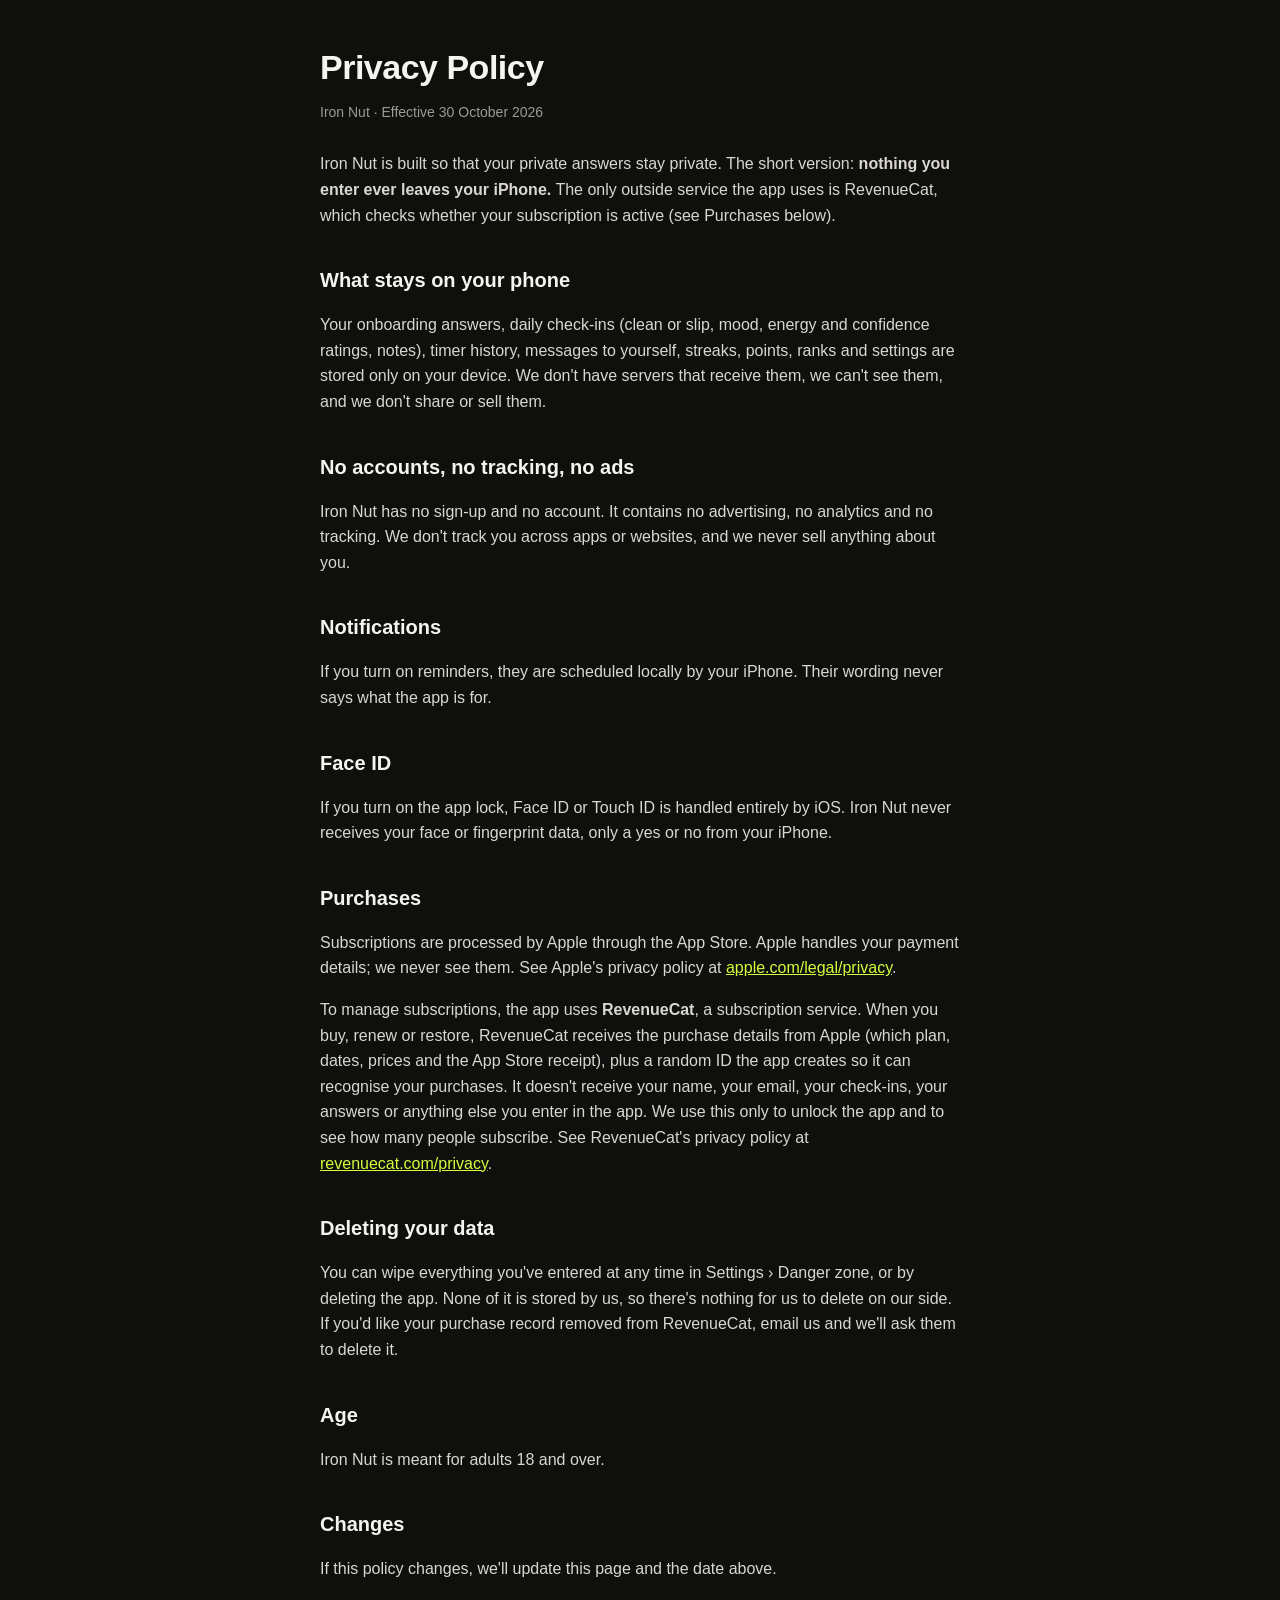
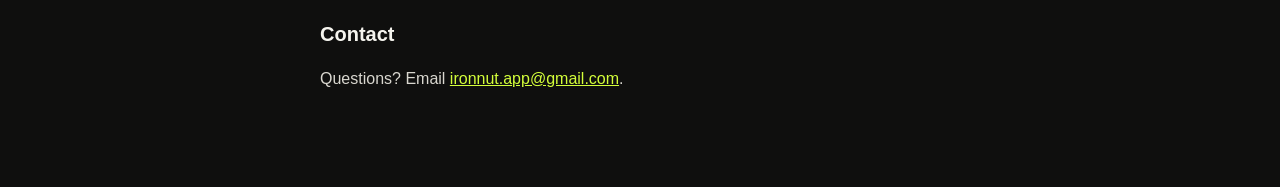
==== privacy.html @ 2d563a24 "Iron Nut: privacy policy, terms of use and support page Co-Authored-By: Claude Opus 5.5 <noreply@ant" ====
<!doctype html>
<html lang="en"><head><meta charset="utf-8"><meta name="viewport" content="width=device-width, initial-scale=1">
<title>Iron Nut Privacy Policy</title><link rel="stylesheet" href="style.css"></head>
<body><main>
<h1>Privacy Policy</h1>
<p class="meta">Iron Nut · Effective 30 October 2026</p>

<p>Iron Nut is built so that your private answers stay private. The short version: <strong>nothing you enter ever leaves your iPhone.</strong> The only outside service the app uses is RevenueCat, which checks whether your subscription is active (see Purchases below).</p>

<h2>What stays on your phone</h2>
<p>Your onboarding answers, daily check-ins (clean or slip, mood, energy and confidence ratings, notes), timer history, messages to yourself, streaks, points, ranks and settings are stored only on your device. We don't have servers that receive them, we can't see them, and we don't share or sell them.</p>

<h2>No accounts, no tracking, no ads</h2>
<p>Iron Nut has no sign-up and no account. It contains no advertising, no analytics and no tracking. We don't track you across apps or websites, and we never sell anything about you.</p>

<h2>Notifications</h2>
<p>If you turn on reminders, they are scheduled locally by your iPhone. Their wording never says what the app is for.</p>

<h2>Face ID</h2>
<p>If you turn on the app lock, Face ID or Touch ID is handled entirely by iOS. Iron Nut never receives your face or fingerprint data, only a yes or no from your iPhone.</p>

<h2>Purchases</h2>
<p>Subscriptions are processed by Apple through the App Store. Apple handles your payment details; we never see them. See Apple's privacy policy at <a href="https://www.apple.com/legal/privacy/">apple.com/legal/privacy</a>.</p>
<p>To manage subscriptions, the app uses <strong>RevenueCat</strong>, a subscription service. When you buy, renew or restore, RevenueCat receives the purchase details from Apple (which plan, dates, prices and the App Store receipt), plus a random ID the app creates so it can recognise your purchases. It doesn't receive your name, your email, your check-ins, your answers or anything else you enter in the app. We use this only to unlock the app and to see how many people subscribe. See RevenueCat's privacy policy at <a href="https://www.revenuecat.com/privacy">revenuecat.com/privacy</a>.</p>

<h2>Deleting your data</h2>
<p>You can wipe everything you've entered at any time in Settings › Danger zone, or by deleting the app. None of it is stored by us, so there's nothing for us to delete on our side. If you'd like your purchase record removed from RevenueCat, email us and we'll ask them to delete it.</p>

<h2>Age</h2>
<p>Iron Nut is meant for adults 18 and over.</p>

<h2>Changes</h2>
<p>If this policy changes, we'll update this page and the date above.</p>

<h2>Contact</h2>
<p>Questions? Email <a href="mailto:ironnut.app@gmail.com">ironnut.app@gmail.com</a>.</p>
</main></body></html>
---- style.css ----
:root { color-scheme: dark; --bg: #0F0F0E; --text: #F5F4EE; --muted: #9C9A92; --line: #34332F; --lime: #D4FF3A; }
* { box-sizing: border-box; }
body { margin: 0; background: var(--bg); color: var(--text); font: 16px/1.6 -apple-system, BlinkMacSystemFont, "Segoe UI", Roboto, sans-serif; }
main { max-width: 680px; margin: 0 auto; padding: 48px max(20px, env(safe-area-inset-left)) 80px; }
h1 { font-size: 34px; line-height: 1.15; letter-spacing: -0.5px; margin: 0 0 6px; }
h2 { font-size: 20px; margin: 36px 0 8px; }
p, li { color: #D9D7CF; }
.meta { color: var(--muted); font-size: 14px; margin-bottom: 28px; }
.note { border: 1px solid var(--line); border-radius: 16px; padding: 14px 16px; color: var(--muted); font-size: 14px; }
a { color: var(--lime); }
ul { padding-left: 20px; }
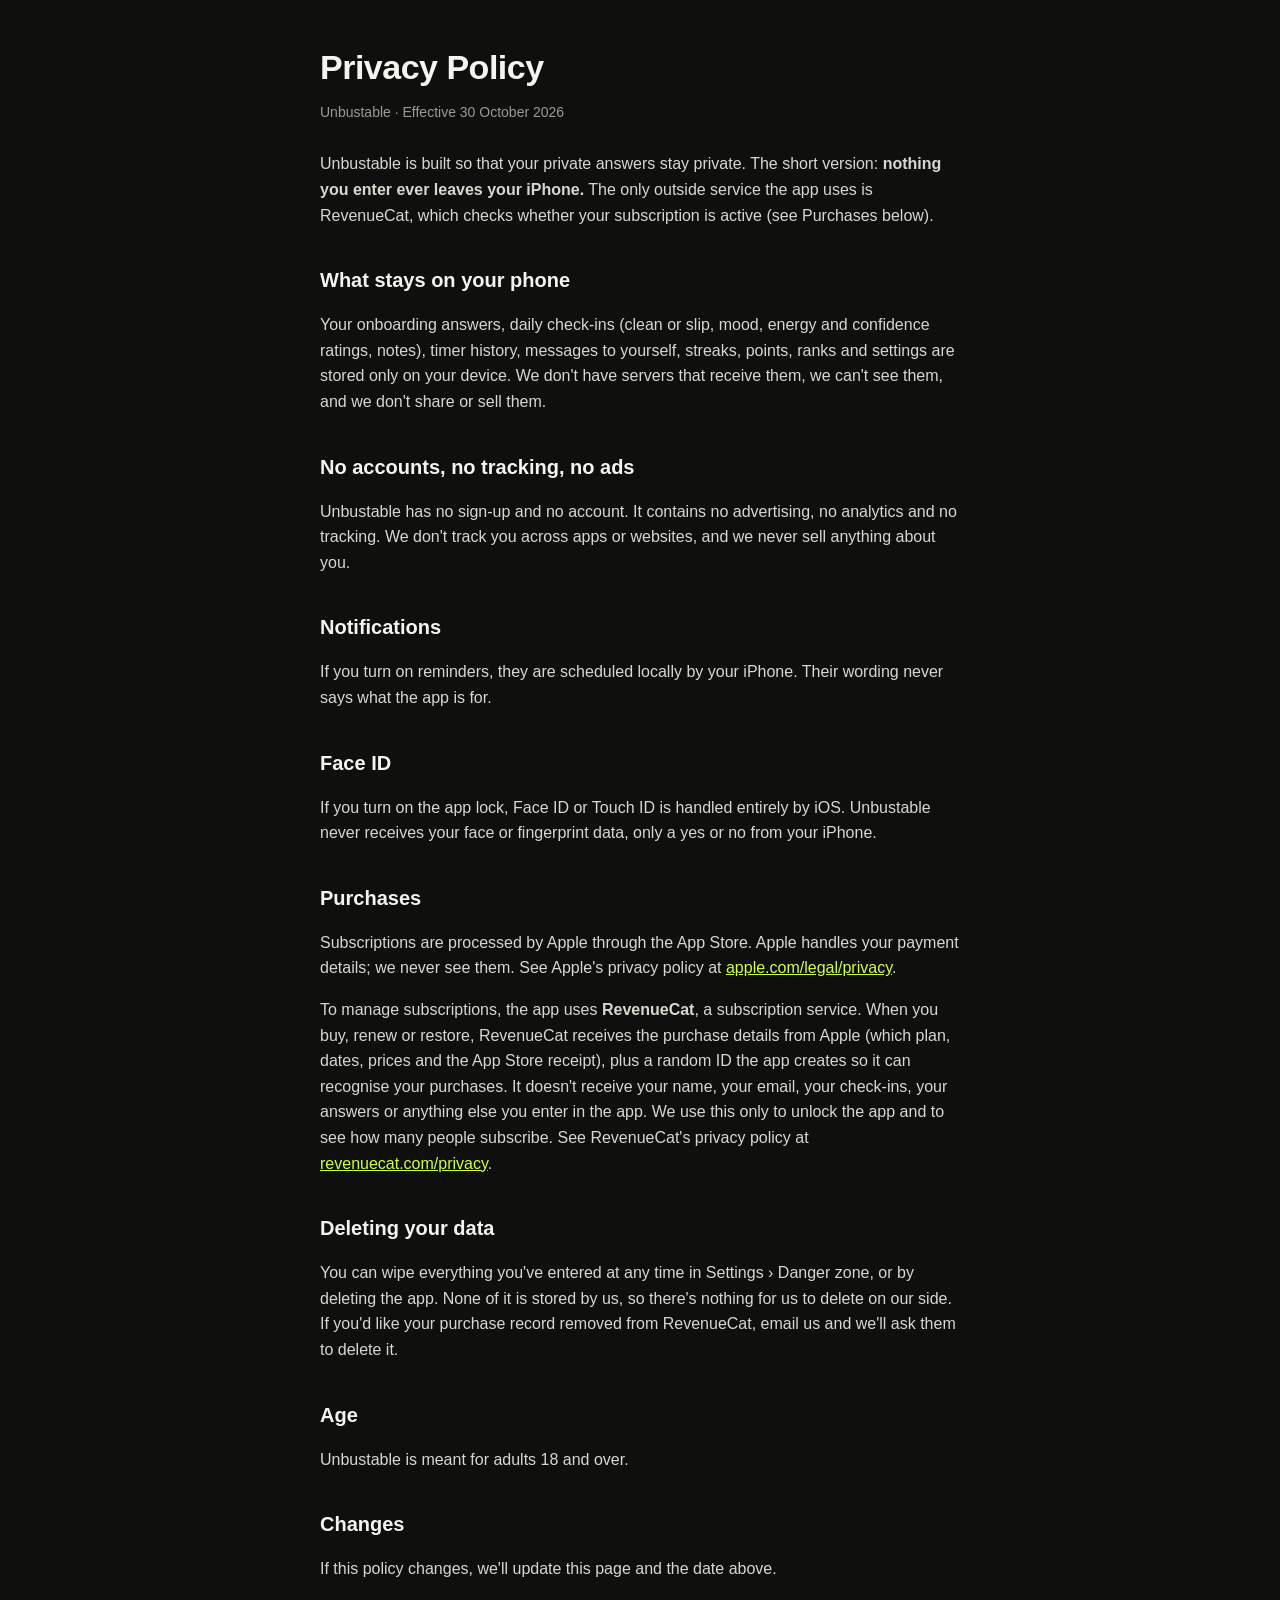
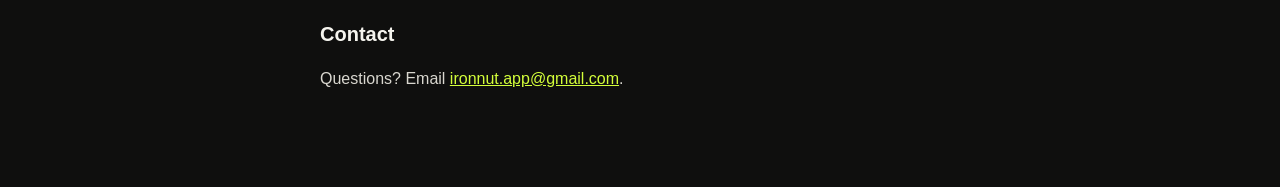
==== commit ab702f5b: "Rename the app to Unbustable Co-Authored-By: Claude Opus 5.5 <noreply@anthropic.com> Claude-Session:" ====
--- a/privacy.html
+++ b/privacy.html
@@ -1,23 +1,23 @@
 <!doctype html>
 <html lang="en"><head><meta charset="utf-8"><meta name="viewport" content="width=device-width, initial-scale=1">
-<title>Iron Nut Privacy Policy</title><link rel="stylesheet" href="style.css"></head>
+<title>Unbustable Privacy Policy</title><link rel="stylesheet" href="style.css"></head>
 <body><main>
 <h1>Privacy Policy</h1>
-<p class="meta">Iron Nut · Effective 30 October 2026</p>
+<p class="meta">Unbustable · Effective 30 October 2026</p>
 
-<p>Iron Nut is built so that your private answers stay private. The short version: <strong>nothing you enter ever leaves your iPhone.</strong> The only outside service the app uses is RevenueCat, which checks whether your subscription is active (see Purchases below).</p>
+<p>Unbustable is built so that your private answers stay private. The short version: <strong>nothing you enter ever leaves your iPhone.</strong> The only outside service the app uses is RevenueCat, which checks whether your subscription is active (see Purchases below).</p>
 
 <h2>What stays on your phone</h2>
 <p>Your onboarding answers, daily check-ins (clean or slip, mood, energy and confidence ratings, notes), timer history, messages to yourself, streaks, points, ranks and settings are stored only on your device. We don't have servers that receive them, we can't see them, and we don't share or sell them.</p>
 
 <h2>No accounts, no tracking, no ads</h2>
-<p>Iron Nut has no sign-up and no account. It contains no advertising, no analytics and no tracking. We don't track you across apps or websites, and we never sell anything about you.</p>
+<p>Unbustable has no sign-up and no account. It contains no advertising, no analytics and no tracking. We don't track you across apps or websites, and we never sell anything about you.</p>
 
 <h2>Notifications</h2>
 <p>If you turn on reminders, they are scheduled locally by your iPhone. Their wording never says what the app is for.</p>
 
 <h2>Face ID</h2>
-<p>If you turn on the app lock, Face ID or Touch ID is handled entirely by iOS. Iron Nut never receives your face or fingerprint data, only a yes or no from your iPhone.</p>
+<p>If you turn on the app lock, Face ID or Touch ID is handled entirely by iOS. Unbustable never receives your face or fingerprint data, only a yes or no from your iPhone.</p>
 
 <h2>Purchases</h2>
 <p>Subscriptions are processed by Apple through the App Store. Apple handles your payment details; we never see them. See Apple's privacy policy at <a href="https://www.apple.com/legal/privacy/">apple.com/legal/privacy</a>.</p>
@@ -27,7 +27,7 @@
 <p>You can wipe everything you've entered at any time in Settings › Danger zone, or by deleting the app. None of it is stored by us, so there's nothing for us to delete on our side. If you'd like your purchase record removed from RevenueCat, email us and we'll ask them to delete it.</p>
 
 <h2>Age</h2>
-<p>Iron Nut is meant for adults 18 and over.</p>
+<p>Unbustable is meant for adults 18 and over.</p>
 
 <h2>Changes</h2>
 <p>If this policy changes, we'll update this page and the date above.</p>
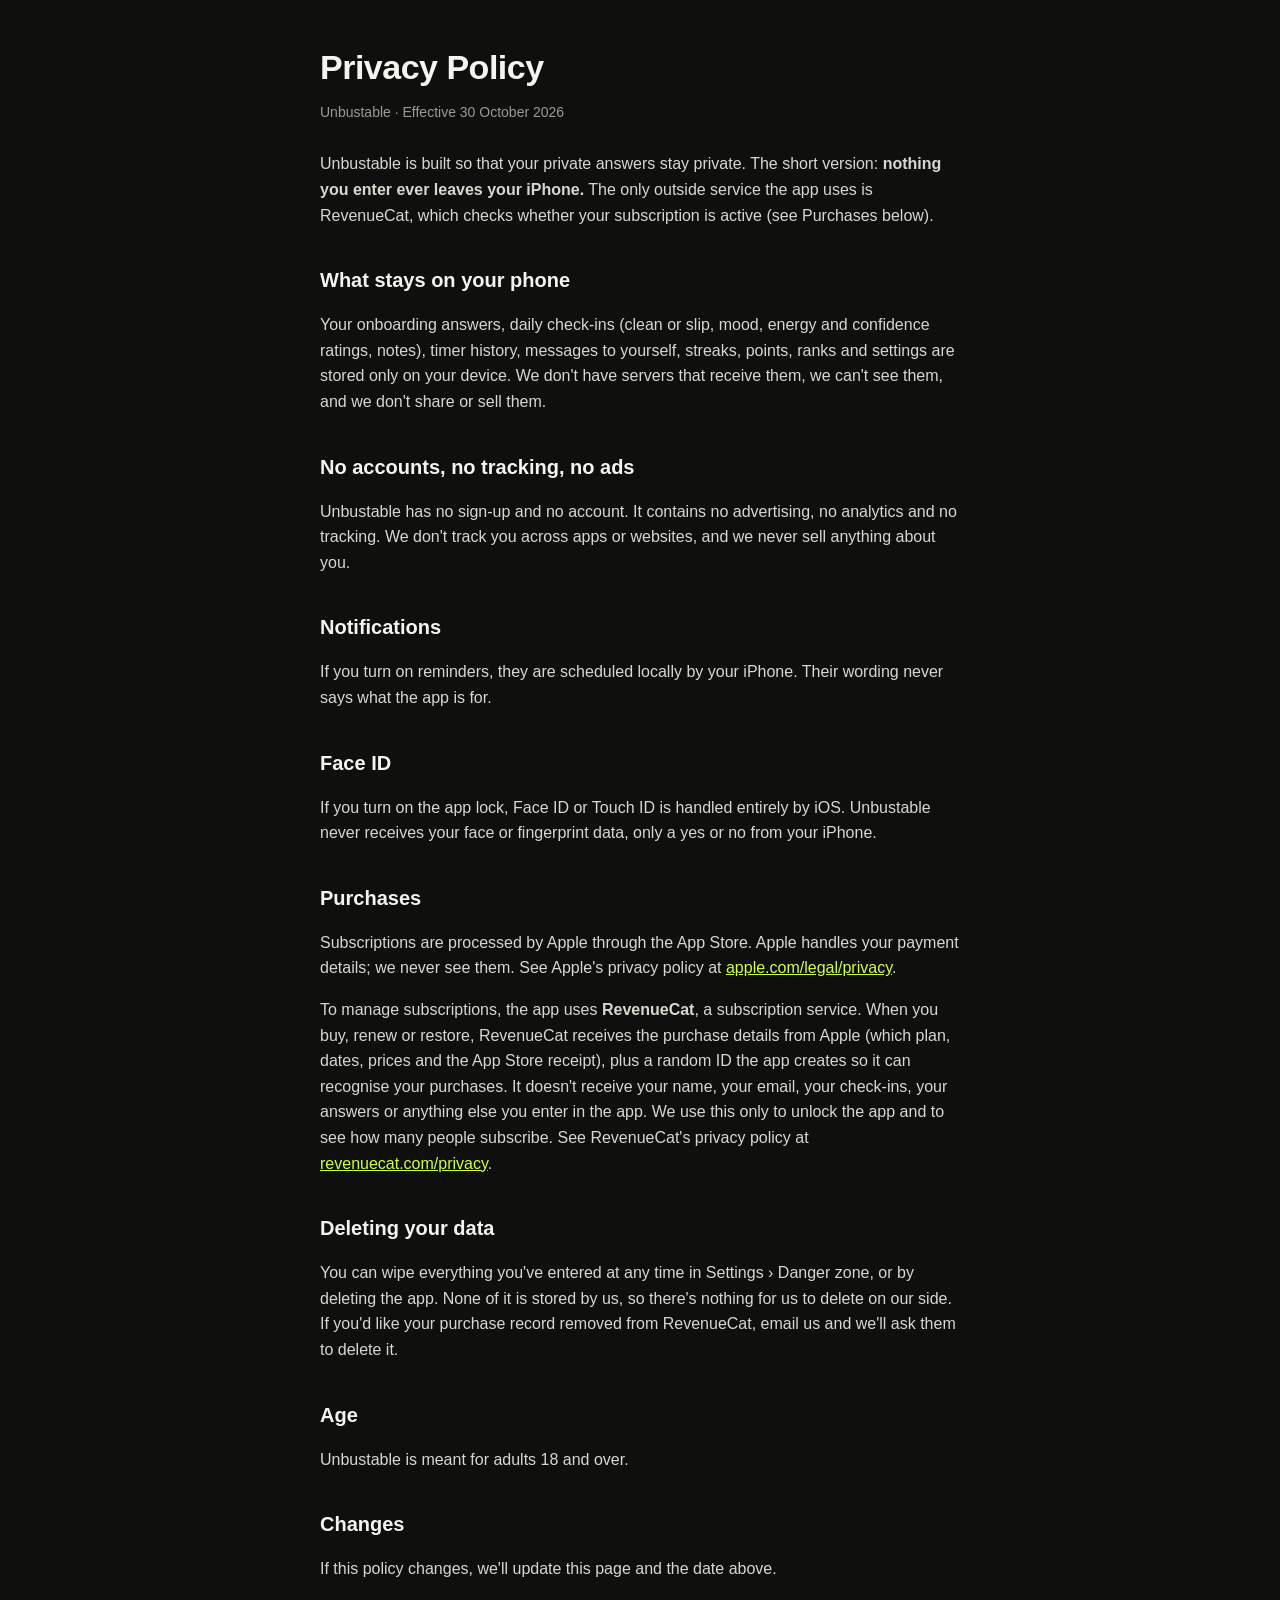
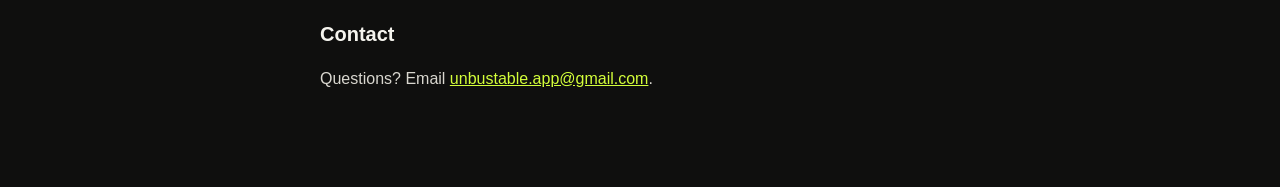
==== commit 05dbbacd: "Support email: unbustable.app@gmail.com Co-Authored-By: Claude Opus 5.5 <noreply@anthropic.com> Clau" ====
--- a/privacy.html
+++ b/privacy.html
@@ -33,5 +33,5 @@
 <p>If this policy changes, we'll update this page and the date above.</p>
 
 <h2>Contact</h2>
-<p>Questions? Email <a href="mailto:ironnut.app@gmail.com">ironnut.app@gmail.com</a>.</p>
+<p>Questions? Email <a href="mailto:unbustable.app@gmail.com">unbustable.app@gmail.com</a>.</p>
 </main></body></html>
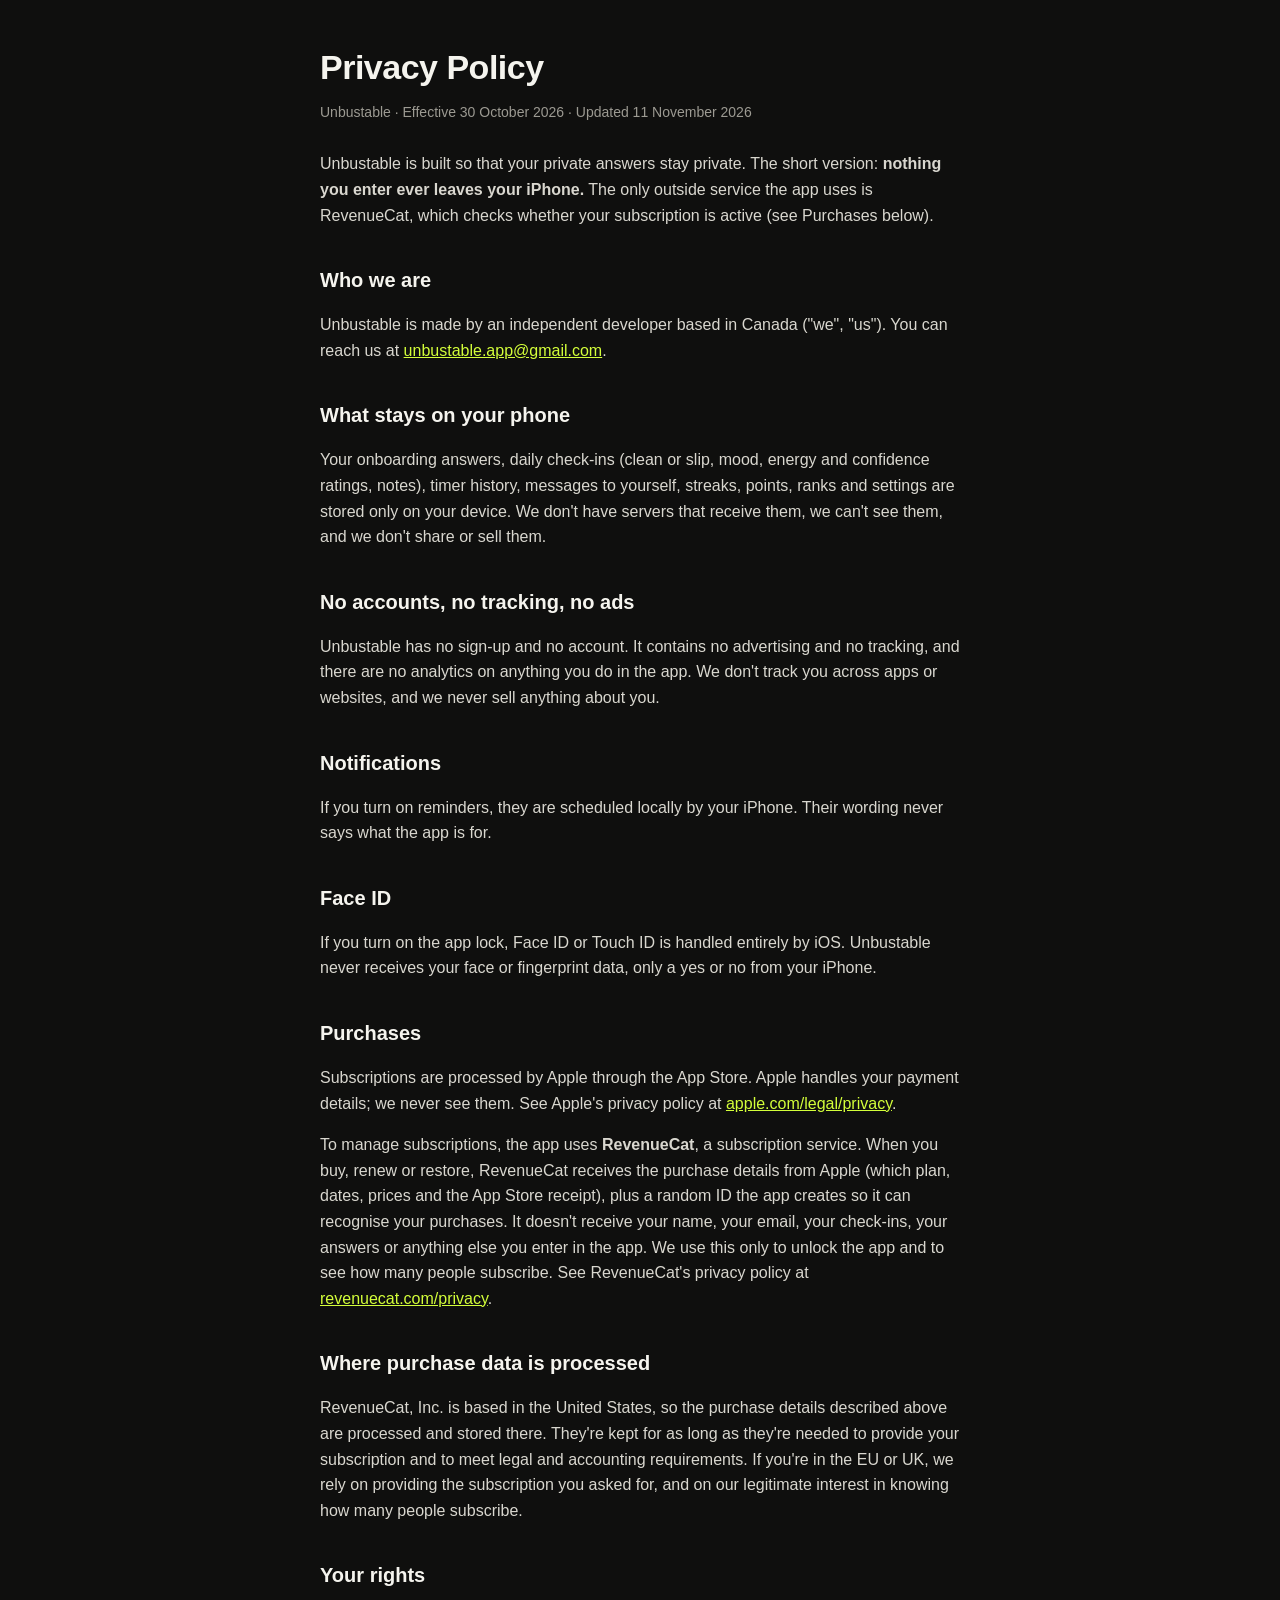
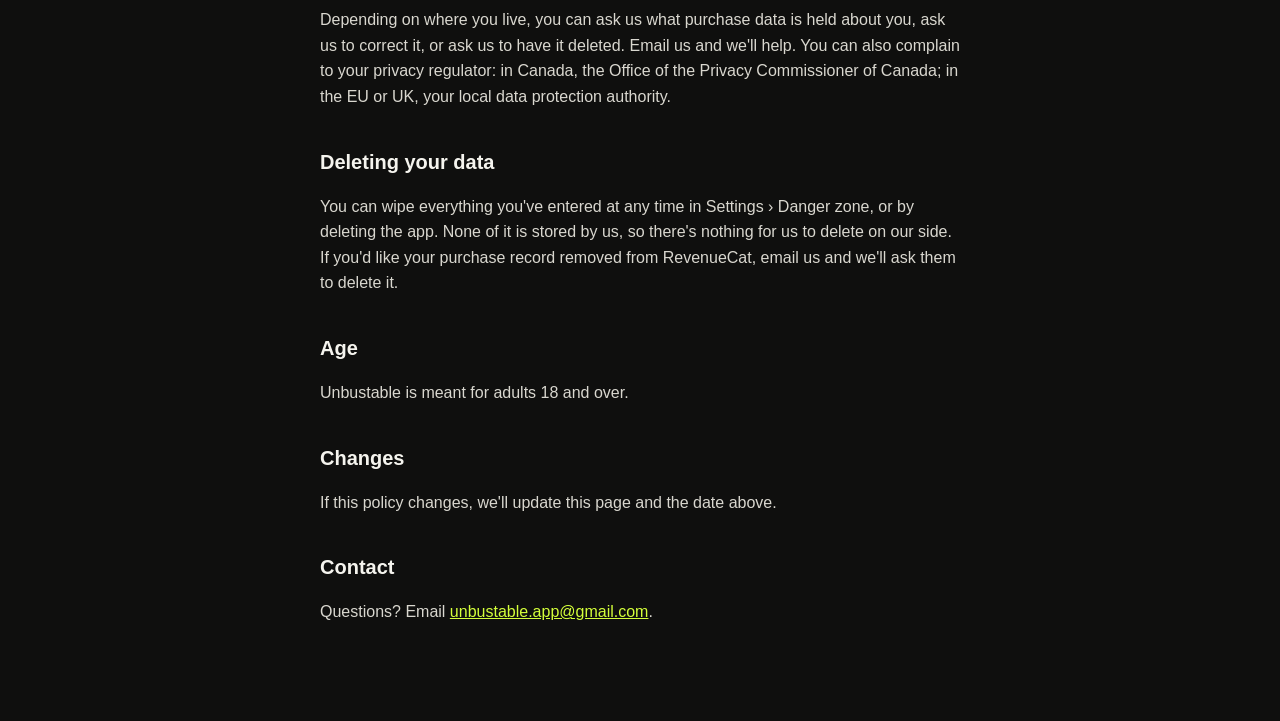
==== commit d531b05c: "Terms and Privacy: who we are, rights, where data is processed, governing law Co-Authored-By: Claude" ====
--- a/privacy.html
+++ b/privacy.html
@@ -3,15 +3,18 @@
 <title>Unbustable Privacy Policy</title><link rel="stylesheet" href="style.css"></head>
 <body><main>
 <h1>Privacy Policy</h1>
-<p class="meta">Unbustable · Effective 30 October 2026</p>
+<p class="meta">Unbustable · Effective 30 October 2026 · Updated 11 November 2026</p>
 
 <p>Unbustable is built so that your private answers stay private. The short version: <strong>nothing you enter ever leaves your iPhone.</strong> The only outside service the app uses is RevenueCat, which checks whether your subscription is active (see Purchases below).</p>
+
+<h2>Who we are</h2>
+<p>Unbustable is made by an independent developer based in Canada ("we", "us"). You can reach us at <a href="mailto:unbustable.app@gmail.com">unbustable.app@gmail.com</a>.</p>
 
 <h2>What stays on your phone</h2>
 <p>Your onboarding answers, daily check-ins (clean or slip, mood, energy and confidence ratings, notes), timer history, messages to yourself, streaks, points, ranks and settings are stored only on your device. We don't have servers that receive them, we can't see them, and we don't share or sell them.</p>
 
 <h2>No accounts, no tracking, no ads</h2>
-<p>Unbustable has no sign-up and no account. It contains no advertising, no analytics and no tracking. We don't track you across apps or websites, and we never sell anything about you.</p>
+<p>Unbustable has no sign-up and no account. It contains no advertising and no tracking, and there are no analytics on anything you do in the app. We don't track you across apps or websites, and we never sell anything about you.</p>
 
 <h2>Notifications</h2>
 <p>If you turn on reminders, they are scheduled locally by your iPhone. Their wording never says what the app is for.</p>
@@ -22,6 +25,12 @@
 <h2>Purchases</h2>
 <p>Subscriptions are processed by Apple through the App Store. Apple handles your payment details; we never see them. See Apple's privacy policy at <a href="https://www.apple.com/legal/privacy/">apple.com/legal/privacy</a>.</p>
 <p>To manage subscriptions, the app uses <strong>RevenueCat</strong>, a subscription service. When you buy, renew or restore, RevenueCat receives the purchase details from Apple (which plan, dates, prices and the App Store receipt), plus a random ID the app creates so it can recognise your purchases. It doesn't receive your name, your email, your check-ins, your answers or anything else you enter in the app. We use this only to unlock the app and to see how many people subscribe. See RevenueCat's privacy policy at <a href="https://www.revenuecat.com/privacy">revenuecat.com/privacy</a>.</p>
+
+<h2>Where purchase data is processed</h2>
+<p>RevenueCat, Inc. is based in the United States, so the purchase details described above are processed and stored there. They're kept for as long as they're needed to provide your subscription and to meet legal and accounting requirements. If you're in the EU or UK, we rely on providing the subscription you asked for, and on our legitimate interest in knowing how many people subscribe.</p>
+
+<h2>Your rights</h2>
+<p>Depending on where you live, you can ask us what purchase data is held about you, ask us to correct it, or ask us to have it deleted. Email us and we'll help. You can also complain to your privacy regulator: in Canada, the Office of the Privacy Commissioner of Canada; in the EU or UK, your local data protection authority.</p>
 
 <h2>Deleting your data</h2>
 <p>You can wipe everything you've entered at any time in Settings › Danger zone, or by deleting the app. None of it is stored by us, so there's nothing for us to delete on our side. If you'd like your purchase record removed from RevenueCat, email us and we'll ask them to delete it.</p>
